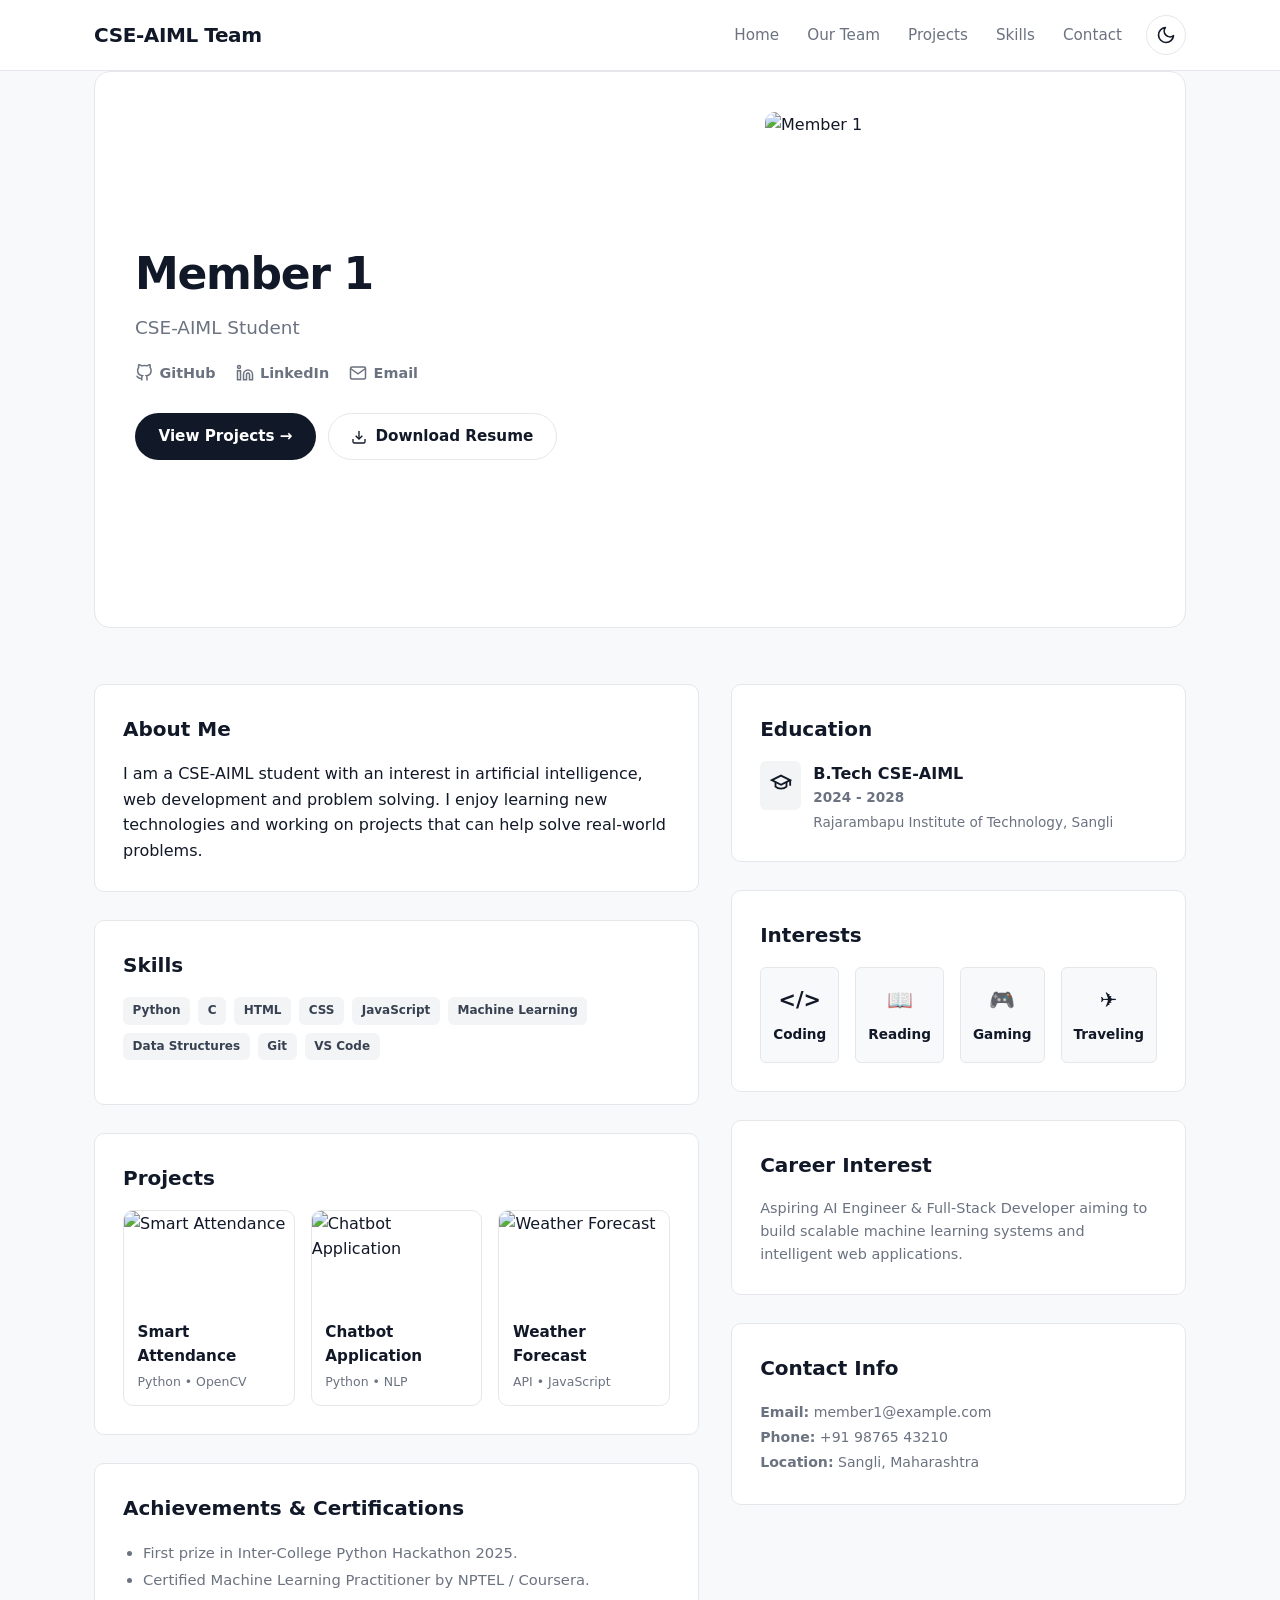
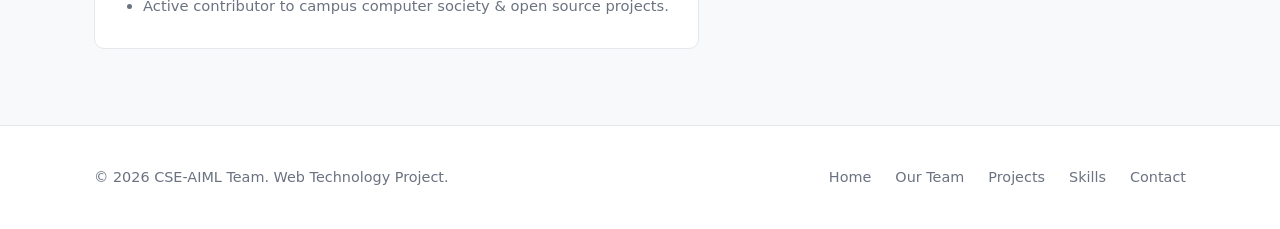
==== member1.html @ 573b2b10 "Demo Website made" ====
<!DOCTYPE html>
<html lang="en">
<head>
  <meta charset="UTF-8">
  <meta name="viewport" content="width=device-width, initial-scale=1.0">
  <title>CSE-AIML Team | Member 1 Portfolio</title>
  <link rel="stylesheet" href="css/style.css">
</head>
<body>

  <!-- Site Header / Navigation -->
  <header class="site-header">
    <div class="container header-inner">
      <a href="index.html" class="logo-link">CSE-AIML Team</a>
      <div class="nav-controls">
        <nav>
          <ul class="nav-menu" id="nav-menu">
            <li><a href="index.html" class="nav-link">Home</a></li>
            <li><a href="team.html" class="nav-link">Our Team</a></li>
            <li><a href="projects.html" class="nav-link">Projects</a></li>
            <li><a href="skills.html" class="nav-link">Skills</a></li>
            <li><a href="contact.html" class="nav-link">Contact</a></li>
          </ul>
        </nav>
        <button class="theme-btn" id="theme-toggle" aria-label="Toggle Theme"></button>
        <button class="hamburger" id="hamburger" aria-label="Toggle Navigation">
          <svg viewBox="0 0 24 24" fill="none" stroke="currentColor" stroke-width="2" stroke-linecap="round" stroke-linejoin="round">
            <line x1="3" y1="12" x2="21" y2="12"></line>
            <line x1="3" y1="6" x2="21" y2="6"></line>
            <line x1="3" y1="18" x2="21" y2="18"></line>
          </svg>
        </button>
      </div>
    </div>
  </header>

  <main class="container">
    <!-- Member Hero Section -->
    <section class="member-hero">
      <div class="member-hero-info">
        <h1>Member 1</h1>
        <p class="member-sub">CSE-AIML Student</p>

        <div class="social-links-bar">
          <a href="https://github.com" target="_blank" rel="noopener" class="social-link">
            <svg width="18" height="18" viewBox="0 0 24 24" fill="none" stroke="currentColor" stroke-width="2"><path d="M9 19c-5 1.5-5-2.5-7-3m14 6v-3.87a3.37 3.37 0 0 0-.94-2.61c3.14-.35 6.44-1.54 6.44-7A5.44 5.44 0 0 0 20 4.77 5.07 5.07 0 0 0 19.91 1S18.73.65 16 2.48a13.38 13.38 0 0 0-7 0C6.27.65 5.09 1 5.09 1A5.07 5.07 0 0 0 5 4.77a5.44 5.44 0 0 0-1.5 3.78c0 5.42 3.3 6.61 6.44 7A3.37 3.37 0 0 0 9 18.13V22"></path></svg>
            GitHub
          </a>
          <a href="https://linkedin.com" target="_blank" rel="noopener" class="social-link">
            <svg width="18" height="18" viewBox="0 0 24 24" fill="none" stroke="currentColor" stroke-width="2"><path d="M16 8a6 6 0 0 1 6 6v7h-4v-7a2 2 0 0 0-2-2 2 2 0 0 0-2 2v7h-4v-7a6 6 0 0 1 6-6z"></path><rect x="2" y="9" width="4" height="12"></rect><circle cx="4" cy="4" r="2"></circle></svg>
            LinkedIn
          </a>
          <a href="mailto:member1@example.com" class="social-link">
            <svg width="18" height="18" viewBox="0 0 24 24" fill="none" stroke="currentColor" stroke-width="2"><path d="M4 4h16c1.1 0 2 .9 2 2v12c0 1.1-.9 2-2 2H4c-1.1 0-2-.9-2-2V6c0-1.1.9-2 2-2z"></path><polyline points="22,6 12,13 2,6"></polyline></svg>
            Email
          </a>
        </div>

        <div class="member-actions">
          <a href="#member-projects" class="btn btn-primary">View Projects &rarr;</a>
          <a href="#" class="btn btn-secondary">
            <svg width="16" height="16" viewBox="0 0 24 24" fill="none" stroke="currentColor" stroke-width="2"><path d="M21 15v4a2 2 0 0 1-2 2H5a2 2 0 0 1-2-2v-4"></path><polyline points="7 10 12 15 17 10"></polyline><line x1="12" y1="15" x2="12" y2="3"></line></svg>
            Download Resume
          </a>
        </div>
      </div>

      <div class="member-photo-frame">
        <img src="https://images.unsplash.com/photo-1539571696357-5a69c17a67c6?q=80&w=600&auto=format&fit=crop" alt="Member 1">
      </div>
    </section>

    <!-- Main Member Grid -->
    <div class="member-grid">
      <!-- Left Column -->
      <div class="member-left-col">
        <!-- About Me -->
        <div class="content-block">
          <h3>About Me</h3>
          <p>
            I am a CSE-AIML student with an interest in artificial intelligence, web development and problem solving. I enjoy learning new technologies and working on projects that can help solve real-world problems.
          </p>
        </div>

        <!-- Skills -->
        <div class="content-block">
          <h3>Skills</h3>
          <div class="tag-list" style="gap: 0.5rem;">
            <span class="tag">Python</span>
            <span class="tag">C</span>
            <span class="tag">HTML</span>
            <span class="tag">CSS</span>
            <span class="tag">JavaScript</span>
            <span class="tag">Machine Learning</span>
            <span class="tag">Data Structures</span>
            <span class="tag">Git</span>
            <span class="tag">VS Code</span>
          </div>
        </div>

        <!-- Projects -->
        <div class="content-block" id="member-projects">
          <h3>Projects</h3>
          <div class="projects-grid" style="grid-template-columns: repeat(3, 1fr); gap: 1rem;">
            <div class="project-card">
              <div class="project-thumb">
                <img src="https://images.unsplash.com/photo-1517694712202-14dd9538aa97?q=80&w=800&auto=format&fit=crop" alt="Smart Attendance">
              </div>
              <div class="project-info" style="padding: 0.85rem;">
                <h4 style="font-size: 0.95rem; font-weight: 700;">Smart Attendance</h4>
                <p style="font-size: 0.78rem; color: var(--text-muted); margin-top: 0.2rem;">Python &bull; OpenCV</p>
              </div>
            </div>

            <div class="project-card">
              <div class="project-thumb">
                <img src="https://images.unsplash.com/photo-1531746790731-6c087fecd65a?q=80&w=800&auto=format&fit=crop" alt="Chatbot Application">
              </div>
              <div class="project-info" style="padding: 0.85rem;">
                <h4 style="font-size: 0.95rem; font-weight: 700;">Chatbot Application</h4>
                <p style="font-size: 0.78rem; color: var(--text-muted); margin-top: 0.2rem;">Python &bull; NLP</p>
              </div>
            </div>

            <div class="project-card">
              <div class="project-thumb">
                <img src="https://images.unsplash.com/photo-1551288049-bebda4e38f71?q=80&w=800&auto=format&fit=crop" alt="Weather Forecast">
              </div>
              <div class="project-info" style="padding: 0.85rem;">
                <h4 style="font-size: 0.95rem; font-weight: 700;">Weather Forecast</h4>
                <p style="font-size: 0.78rem; color: var(--text-muted); margin-top: 0.2rem;">API &bull; JavaScript</p>
              </div>
            </div>
          </div>
        </div>

        <!-- Achievements -->
        <div class="content-block">
          <h3>Achievements & Certifications</h3>
          <ul style="padding-left: 1.25rem; color: var(--text-muted); font-size: 0.92rem; line-height: 1.8;">
            <li>First prize in Inter-College Python Hackathon 2025.</li>
            <li>Certified Machine Learning Practitioner by NPTEL / Coursera.</li>
            <li>Active contributor to campus computer society & open source projects.</li>
          </ul>
        </div>
      </div>

      <!-- Right Column -->
      <div class="member-right-col">
        <!-- Education -->
        <div class="content-block">
          <h3>Education</h3>
          <div style="display: flex; gap: 0.75rem; align-items: flex-start;">
            <div style="background-color: var(--tag-bg); padding: 0.6rem; border-radius: var(--radius-sm); color: var(--text-main);">
              <svg width="22" height="22" viewBox="0 0 24 24" fill="none" stroke="currentColor" stroke-width="2"><path d="M22 10v6M2 10l10-5 10 5-10 5z"></path><path d="M6 12v5c3 3 9 3 12 0v-5"></path></svg>
            </div>
            <div>
              <h4 style="font-size: 1rem; font-weight: 700;">B.Tech CSE-AIML</h4>
              <p style="font-size: 0.85rem; color: var(--text-muted); font-weight: 600;">2024 - 2028</p>
              <p style="font-size: 0.85rem; color: var(--text-muted); margin-top: 0.2rem;">Rajarambapu Institute of Technology, Sangli</p>
            </div>
          </div>
        </div>

        <!-- Interests -->
        <div class="content-block">
          <h3>Interests</h3>
          <div class="interests-grid">
            <div class="interest-item">
              <span class="interest-icon">&lt;/&gt;</span>
              <span>Coding</span>
            </div>
            <div class="interest-item">
              <span class="interest-icon">&#128214;</span>
              <span>Reading</span>
            </div>
            <div class="interest-item">
              <span class="interest-icon">&#127918;</span>
              <span>Gaming</span>
            </div>
            <div class="interest-item">
              <span class="interest-icon">&#9992;</span>
              <span>Traveling</span>
            </div>
          </div>
        </div>

        <!-- Career Interest -->
        <div class="content-block">
          <h3>Career Interest</h3>
          <p style="font-size: 0.9rem; color: var(--text-muted); line-height: 1.6;">
            Aspiring AI Engineer & Full-Stack Developer aiming to build scalable machine learning systems and intelligent web applications.
          </p>
        </div>

        <!-- Contact Info -->
        <div class="content-block">
          <h3>Contact Info</h3>
          <div style="font-size: 0.88rem; color: var(--text-muted); line-height: 1.8;">
            <p><strong>Email:</strong> member1@example.com</p>
            <p><strong>Phone:</strong> +91 98765 43210</p>
            <p><strong>Location:</strong> Sangli, Maharashtra</p>
          </div>
        </div>
      </div>
    </div>
  </main>

  <footer class="site-footer">
    <div class="container footer-inner">
      <p>&copy; 2026 CSE-AIML Team. Web Technology Project.</p>
      <ul class="footer-nav">
        <li><a href="index.html" class="footer-link">Home</a></li>
        <li><a href="team.html" class="footer-link">Our Team</a></li>
        <li><a href="projects.html" class="footer-link">Projects</a></li>
        <li><a href="skills.html" class="footer-link">Skills</a></li>
        <li><a href="contact.html" class="footer-link">Contact</a></li>
      </ul>
    </div>
  </footer>

  <script src="js/script.js"></script>
</body>
</html>
---- css/style.css ----
/* ==========================================
   CSE-AIML Team Portfolio - Stylesheet
   Clean, modern, light/dark theme CSS
   ========================================== */

:root {
  /* Light Theme Color Palette */
  --bg-color: #f8f9fa;
  --card-bg: #ffffff;
  --text-main: #111827;
  --text-muted: #6b7280;
  --border-color: #e5e7eb;
  --border-hover: #d1d5db;
  --primary: #111827;
  --primary-hover: #1f2937;
  --primary-text: #ffffff;
  --tag-bg: #f3f4f6;
  --tag-text: #374151;
  --hero-overlay: rgba(17, 24, 39, 0.7);
  --shadow-sm: 0 1px 3px rgba(0,0,0,0.05);
  --shadow-md: 0 4px 6px -1px rgba(0,0,0,0.06), 0 2px 4px -1px rgba(0,0,0,0.04);
  --shadow-hover: 0 10px 15px -3px rgba(0,0,0,0.08);
  --radius-sm: 6px;
  --radius-md: 10px;
  --radius-lg: 16px;
  --radius-pill: 9999px;
  --transition-fast: 0.2s ease;
  --font-family: system-ui, -apple-system, BlinkMacSystemFont, 'Segoe UI', Roboto, Oxygen, Ubuntu, Cantarell, 'Open Sans', 'Helvetica Neue', sans-serif;
}

[data-theme="dark"] {
  /* Dark Theme Color Palette */
  --bg-color: #0b0f19;
  --card-bg: #151c2c;
  --text-main: #f9fafb;
  --text-muted: #9ca3af;
  --border-color: #27354a;
  --border-hover: #3b4d68;
  --primary: #ffffff;
  --primary-hover: #e5e7eb;
  --primary-text: #111827;
  --tag-bg: #1e293b;
  --tag-text: #cbd5e1;
  --hero-overlay: rgba(11, 15, 25, 0.8);
  --shadow-sm: 0 1px 3px rgba(0,0,0,0.3);
  --shadow-md: 0 4px 6px rgba(0,0,0,0.4);
  --shadow-hover: 0 10px 15px rgba(0,0,0,0.5);
}

/* Reset & Base Styles */
*, *::before, *::after {
  box-sizing: border-box;
  margin: 0;
  padding: 0;
}

html {
  scroll-behavior: smooth;
}

body {
  font-family: var(--font-family);
  background-color: var(--bg-color);
  color: var(--text-main);
  line-height: 1.6;
  transition: background-color var(--transition-fast), color var(--transition-fast);
  min-height: 100vh;
  display: flex;
  flex-direction: column;
}

a {
  color: inherit;
  text-decoration: none;
}

img {
  max-width: 100%;
  height: auto;
  display: block;
}

button, input, textarea, select {
  font-family: inherit;
  font-size: inherit;
}

/* Layout Utilities */
.container {
  width: 100%;
  max-width: 1140px;
  margin: 0 auto;
  padding: 0 1.5rem;
}

main {
  flex: 1;
  padding: 2.5rem 0 4rem 0;
}

/* Header & Navigation */
.site-header {
  background-color: var(--card-bg);
  border-bottom: 1px solid var(--border-color);
  position: sticky;
  top: 0;
  z-index: 1000;
  transition: background-color var(--transition-fast), border-color var(--transition-fast);
}

.header-inner {
  display: flex;
  align-items: center;
  justify-content: space-between;
  height: 70px;
}

.logo-link {
  font-size: 1.25rem;
  font-weight: 700;
  letter-spacing: -0.02em;
  color: var(--text-main);
  display: flex;
  align-items: center;
  gap: 0.5rem;
}

.nav-controls {
  display: flex;
  align-items: center;
  gap: 1.5rem;
}

.nav-menu {
  display: flex;
  align-items: center;
  gap: 1.75rem;
  list-style: none;
}

.nav-link {
  font-size: 0.95rem;
  font-weight: 500;
  color: var(--text-muted);
  transition: color var(--transition-fast);
  position: relative;
  padding: 0.4rem 0;
}

.nav-link:hover, .nav-link.active {
  color: var(--text-main);
}

.nav-link.active::after {
  content: '';
  position: absolute;
  bottom: 0;
  left: 0;
  width: 100%;
  height: 2px;
  background-color: var(--text-main);
  border-radius: var(--radius-pill);
}

/* Theme Toggle Button */
.theme-btn {
  background: transparent;
  border: 1px solid var(--border-color);
  border-radius: var(--radius-pill);
  width: 40px;
  height: 40px;
  display: flex;
  align-items: center;
  justify-content: center;
  cursor: pointer;
  color: var(--text-main);
  transition: all var(--transition-fast);
}

.theme-btn:hover {
  border-color: var(--border-hover);
  background-color: var(--tag-bg);
}

/* Mobile Nav Toggle */
.hamburger {
  display: none;
  background: none;
  border: none;
  cursor: pointer;
  padding: 0.5rem;
  color: var(--text-main);
}

.hamburger svg {
  width: 24px;
  height: 24px;
}

/* Section Headings */
.page-header {
  text-align: center;
  margin-bottom: 3rem;
}

.page-title {
  font-size: 2.5rem;
  font-weight: 800;
  letter-spacing: -0.03em;
  color: var(--text-main);
  margin-bottom: 0.75rem;
}

.page-subtitle {
  font-size: 1.05rem;
  color: var(--text-muted);
  max-width: 680px;
  margin: 0 auto;
}

.section-title {
  font-size: 1.75rem;
  font-weight: 700;
  letter-spacing: -0.02em;
  margin-bottom: 1.5rem;
}

/* Buttons */
.btn {
  display: inline-flex;
  align-items: center;
  justify-content: center;
  gap: 0.5rem;
  padding: 0.65rem 1.4rem;
  font-weight: 600;
  font-size: 0.95rem;
  border-radius: var(--radius-pill);
  transition: all var(--transition-fast);
  cursor: pointer;
  border: 1px solid transparent;
}

.btn-primary {
  background-color: var(--primary);
  color: var(--primary-text);
}

.btn-primary:hover {
  background-color: var(--primary-hover);
}

.btn-secondary {
  background-color: transparent;
  border-color: var(--border-color);
  color: var(--text-main);
}

.btn-secondary:hover {
  border-color: var(--text-main);
  background-color: var(--tag-bg);
}

.btn-sm {
  padding: 0.45rem 1rem;
  font-size: 0.85rem;
}

/* HOME PAGE STYLES */
/* Hero Banner Card */
.hero-card {
  position: relative;
  border-radius: var(--radius-lg);
  overflow: hidden;
  margin-bottom: 3.5rem;
  min-height: 420px;
  display: flex;
  align-items: flex-end;
  background-size: cover;
  background-position: center;
  border: 1px solid var(--border-color);
  box-shadow: var(--shadow-md);
}

.hero-overlay {
  position: absolute;
  inset: 0;
  background: linear-gradient(180deg, rgba(15,23,42,0.3) 0%, rgba(15,23,42,0.85) 100%);
}

.hero-content {
  position: relative;
  z-index: 2;
  padding: 3rem 2.5rem;
  color: #ffffff;
  max-width: 650px;
}

.hero-tag {
  text-transform: uppercase;
  font-size: 0.85rem;
  font-weight: 700;
  letter-spacing: 0.1em;
  opacity: 0.9;
  margin-bottom: 0.5rem;
  display: block;
}

.hero-title {
  font-size: 3rem;
  font-weight: 800;
  line-height: 1.1;
  margin-bottom: 0.4rem;
  letter-spacing: -0.03em;
}

.hero-subtitle {
  font-size: 1.3rem;
  font-weight: 500;
  opacity: 0.95;
  margin-bottom: 1rem;
}

.hero-description {
  font-size: 1rem;
  line-height: 1.5;
  opacity: 0.85;
  margin-bottom: 1.75rem;
}

/* Member Cards Grid (Home & Team pages) */
.team-grid-5 {
  display: grid;
  grid-template-columns: repeat(5, 1fr);
  gap: 1.25rem;
  margin-bottom: 3.5rem;
}

.member-card-minimal {
  background-color: var(--card-bg);
  border: 1px solid var(--border-color);
  border-radius: var(--radius-md);
  padding: 1rem;
  text-align: center;
  transition: all var(--transition-fast);
}

.member-card-minimal:hover {
  transform: translateY(-3px);
  border-color: var(--border-hover);
  box-shadow: var(--shadow-hover);
}

.member-card-minimal .avatar-wrap {
  width: 100%;
  aspect-ratio: 1 / 1;
  border-radius: var(--radius-sm);
  overflow: hidden;
  margin-bottom: 0.85rem;
}

.member-card-minimal .avatar-wrap img {
  width: 100%;
  height: 100%;
  object-fit: cover;
}

.member-card-minimal h3 {
  font-size: 1.05rem;
  font-weight: 700;
  margin-bottom: 0.2rem;
}

.member-card-minimal p {
  font-size: 0.85rem;
  color: var(--text-muted);
}

/* Detailed Team Cards (Our Team Page) */
.team-grid-detailed {
  display: grid;
  grid-template-columns: repeat(3, 1fr);
  gap: 1.75rem;
  margin-bottom: 2rem;
}

.team-grid-detailed.bottom-row {
  grid-template-columns: repeat(2, 1fr);
  max-width: 760px;
  margin: 0 auto 3.5rem auto;
}

.team-card {
  background-color: var(--card-bg);
  border: 1px solid var(--border-color);
  border-radius: var(--radius-md);
  padding: 1.25rem;
  display: flex;
  flex-direction: column;
  transition: all var(--transition-fast);
}

.team-card:hover {
  border-color: var(--border-hover);
  box-shadow: var(--shadow-hover);
  transform: translateY(-2px);
}

.team-card-image {
  width: 100%;
  aspect-ratio: 4 / 3;
  border-radius: var(--radius-sm);
  overflow: hidden;
  margin-bottom: 1rem;
}

.team-card-image img {
  width: 100%;
  height: 100%;
  object-fit: cover;
}

.team-card-body {
  display: flex;
  flex-direction: column;
  flex: 1;
}

.team-card-name {
  font-size: 1.2rem;
  font-weight: 700;
  margin-bottom: 0.15rem;
}

.team-card-role {
  font-size: 0.85rem;
  color: var(--text-muted);
  margin-bottom: 0.85rem;
}

.tag-list {
  display: flex;
  flex-wrap: wrap;
  gap: 0.4rem;
  margin-bottom: 1rem;
}

.tag {
  background-color: var(--tag-bg);
  color: var(--tag-text);
  font-size: 0.75rem;
  font-weight: 600;
  padding: 0.25rem 0.6rem;
  border-radius: var(--radius-sm);
}

.team-card-desc {
  font-size: 0.9rem;
  color: var(--text-muted);
  margin-bottom: 1.25rem;
  flex: 1;
}

/* Banner / Wide Section Statement */
.team-statement-banner {
  background-color: var(--card-bg);
  border: 1px solid var(--border-color);
  border-radius: var(--radius-md);
  padding: 2.5rem 2rem;
  text-align: center;
  margin-top: 3rem;
}

.team-statement-banner h3 {
  font-size: 1.4rem;
  font-weight: 700;
  margin-bottom: 0.5rem;
}

.team-statement-banner p {
  color: var(--text-muted);
  max-width: 650px;
  margin: 0 auto;
  font-size: 0.95rem;
}

/* Featured & Project Cards */
.projects-grid {
  display: grid;
  grid-template-columns: repeat(3, 1fr);
  gap: 1.5rem;
}

.project-card {
  background-color: var(--card-bg);
  border: 1px solid var(--border-color);
  border-radius: var(--radius-md);
  overflow: hidden;
  display: flex;
  flex-direction: column;
  transition: all var(--transition-fast);
}

.project-card:hover {
  border-color: var(--border-hover);
  box-shadow: var(--shadow-hover);
  transform: translateY(-2px);
}

.project-thumb {
  width: 100%;
  aspect-ratio: 16 / 9;
  overflow: hidden;
}

.project-thumb img {
  width: 100%;
  height: 100%;
  object-fit: cover;
  transition: transform 0.3s ease;
}

.project-card:hover .project-thumb img {
  transform: scale(1.03);
}

.project-info {
  padding: 1.25rem;
  display: flex;
  flex-direction: column;
  flex: 1;
}

.project-header {
  display: flex;
  align-items: flex-start;
  justify-content: space-between;
  margin-bottom: 0.4rem;
}

.project-title {
  font-size: 1.15rem;
  font-weight: 700;
}

.project-link-icon {
  color: var(--text-muted);
  font-size: 1.1rem;
}

.project-desc {
  font-size: 0.88rem;
  color: var(--text-muted);
  margin-bottom: 1rem;
  flex: 1;
}

.project-footer {
  display: flex;
  align-items: center;
  justify-content: space-between;
  margin-top: auto;
  padding-top: 0.75rem;
  border-top: 1px solid var(--border-color);
}

.project-actions {
  display: flex;
  gap: 0.5rem;
  width: 100%;
}

.project-actions .btn {
  flex: 1;
  text-align: center;
}

/* INDIVIDUAL MEMBER PAGE STYLES */
.member-hero {
  display: grid;
  grid-template-columns: 1fr 380px;
  gap: 3rem;
  align-items: center;
  margin-bottom: 3.5rem;
  background-color: var(--card-bg);
  border: 1px solid var(--border-color);
  border-radius: var(--radius-lg);
  padding: 2.5rem;
}

.member-hero-info .member-tag {
  font-size: 0.85rem;
  font-weight: 700;
  text-transform: uppercase;
  letter-spacing: 0.08em;
  color: var(--text-muted);
  margin-bottom: 0.5rem;
  display: block;
}

.member-hero-info h1 {
  font-size: 2.75rem;
  font-weight: 800;
  letter-spacing: -0.03em;
  margin-bottom: 0.2rem;
}

.member-hero-info .member-sub {
  font-size: 1.15rem;
  color: var(--text-muted);
  margin-bottom: 1.25rem;
}

.social-links-bar {
  display: flex;
  align-items: center;
  gap: 1.25rem;
  margin-bottom: 1.75rem;
}

.social-link {
  display: inline-flex;
  align-items: center;
  gap: 0.4rem;
  font-size: 0.9rem;
  font-weight: 600;
  color: var(--text-muted);
  transition: color var(--transition-fast);
}

.social-link:hover {
  color: var(--text-main);
}

.member-actions {
  display: flex;
  flex-wrap: wrap;
  gap: 0.75rem;
}

.member-photo-frame {
  width: 100%;
  aspect-ratio: 4 / 5;
  border-radius: var(--radius-md);
  overflow: hidden;
}

.member-photo-frame img {
  width: 100%;
  height: 100%;
  object-fit: cover;
}

/* Member Content Grid */
.member-grid {
  display: grid;
  grid-template-columns: 2fr 1fr;
  gap: 2rem;
  margin-bottom: 3rem;
}

.content-block {
  background-color: var(--card-bg);
  border: 1px solid var(--border-color);
  border-radius: var(--radius-md);
  padding: 1.75rem;
  margin-bottom: 1.75rem;
}

.content-block h3 {
  font-size: 1.25rem;
  font-weight: 700;
  margin-bottom: 1rem;
  display: flex;
  align-items: center;
  gap: 0.5rem;
}

.interests-grid {
  display: grid;
  grid-template-columns: repeat(4, 1fr);
  gap: 1rem;
}

.interest-item {
  background-color: var(--bg-color);
  border: 1px solid var(--border-color);
  border-radius: var(--radius-sm);
  padding: 1rem 0.75rem;
  text-align: center;
  display: flex;
  flex-direction: column;
  align-items: center;
  gap: 0.4rem;
  font-size: 0.85rem;
  font-weight: 600;
}

.interest-icon {
  font-size: 1.3rem;
}

/* PROJECTS PAGE STYLES */
.filter-container {
  display: flex;
  justify-content: center;
  gap: 0.5rem;
  margin-bottom: 2.5rem;
  flex-wrap: wrap;
}

.filter-btn {
  background-color: var(--card-bg);
  border: 1px solid var(--border-color);
  color: var(--text-muted);
  padding: 0.5rem 1.25rem;
  border-radius: var(--radius-pill);
  font-weight: 600;
  font-size: 0.9rem;
  cursor: pointer;
  transition: all var(--transition-fast);
}

.filter-btn:hover {
  border-color: var(--border-hover);
  color: var(--text-main);
}

.filter-btn.active {
  background-color: var(--primary);
  color: var(--primary-text);
  border-color: var(--primary);
}

/* SKILLS PAGE STYLES */
.skills-category-group {
  margin-bottom: 3rem;
}

.category-title {
  font-size: 1.3rem;
  font-weight: 700;
  margin-bottom: 1.25rem;
  display: flex;
  align-items: center;
  gap: 0.6rem;
}

.skills-cards-grid {
  display: grid;
  grid-template-columns: repeat(4, 1fr);
  gap: 1.25rem;
}

.skill-card {
  background-color: var(--card-bg);
  border: 1px solid var(--border-color);
  border-radius: var(--radius-md);
  padding: 1.25rem;
  display: flex;
  align-items: center;
  gap: 1rem;
  transition: all var(--transition-fast);
}

.skill-card:hover {
  border-color: var(--border-hover);
  transform: translateY(-2px);
  box-shadow: var(--shadow-sm);
}

.skill-icon-wrap {
  width: 44px;
  height: 44px;
  border-radius: var(--radius-sm);
  background-color: var(--tag-bg);
  display: flex;
  align-items: center;
  justify-content: center;
  font-size: 1.4rem;
  flex-shrink: 0;
}

.skill-name {
  font-weight: 700;
  font-size: 1rem;
}

/* Team Expertise Progress Bars */
.expertise-section {
  background-color: var(--card-bg);
  border: 1px solid var(--border-color);
  border-radius: var(--radius-md);
  padding: 2rem;
  margin-top: 3rem;
}

.expertise-item {
  margin-bottom: 1.25rem;
}

.expertise-item:last-child {
  margin-bottom: 0;
}

.expertise-header {
  display: flex;
  justify-content: space-between;
  margin-bottom: 0.4rem;
  font-weight: 600;
  font-size: 0.95rem;
}

.progress-bar-bg {
  width: 100%;
  height: 8px;
  background-color: var(--tag-bg);
  border-radius: var(--radius-pill);
  overflow: hidden;
}

.progress-bar-fill {
  height: 100%;
  background-color: var(--primary);
  border-radius: var(--radius-pill);
  transition: width 1s ease-in-out;
}

/* CONTACT PAGE STYLES */
.contact-layout {
  display: grid;
  grid-template-columns: 1fr 1.5fr;
  gap: 2.5rem;
  margin-bottom: 4rem;
}

.contact-info-list {
  display: flex;
  flex-direction: column;
  gap: 1.25rem;
}

.contact-info-card {
  background-color: var(--card-bg);
  border: 1px solid var(--border-color);
  border-radius: var(--radius-md);
  padding: 1.25rem 1.5rem;
  display: flex;
  align-items: center;
  gap: 1.25rem;
  transition: all var(--transition-fast);
}

.contact-info-card:hover {
  border-color: var(--border-hover);
}

.contact-icon {
  width: 46px;
  height: 46px;
  border-radius: 50%;
  background-color: var(--tag-bg);
  display: flex;
  align-items: center;
  justify-content: center;
  font-size: 1.2rem;
  color: var(--text-main);
}

.contact-detail-label {
  font-size: 0.8rem;
  text-transform: uppercase;
  letter-spacing: 0.05em;
  color: var(--text-muted);
  font-weight: 700;
}

.contact-detail-val {
  font-weight: 600;
  font-size: 0.95rem;
}

.contact-form-card {
  background-color: var(--card-bg);
  border: 1px solid var(--border-color);
  border-radius: var(--radius-md);
  padding: 2rem;
}

.form-group {
  margin-bottom: 1.25rem;
}

.form-label {
  display: block;
  font-size: 0.9rem;
  font-weight: 600;
  margin-bottom: 0.4rem;
}

.form-input, .form-select, .form-textarea {
  width: 100%;
  padding: 0.75rem 1rem;
  border: 1px solid var(--border-color);
  border-radius: var(--radius-sm);
  background-color: var(--bg-color);
  color: var(--text-main);
  outline: none;
  transition: border-color var(--transition-fast);
}

.form-input:focus, .form-select:focus, .form-textarea:focus {
  border-color: var(--text-main);
}

.form-textarea {
  resize: vertical;
  min-height: 120px;
}

.form-alert {
  padding: 0.85rem 1rem;
  border-radius: var(--radius-sm);
  font-size: 0.9rem;
  font-weight: 600;
  margin-bottom: 1.25rem;
  display: none;
}

.form-alert.success {
  display: block;
  background-color: #d1fae5;
  color: #065f46;
  border: 1px solid #a7f3d0;
}

[data-theme="dark"] .form-alert.success {
  background-color: #064e3b;
  color: #a7f3d0;
  border-color: #047857;
}

.form-alert.error {
  display: block;
  background-color: #fee2e2;
  color: #991b1b;
  border: 1px solid #fca5a5;
}

[data-theme="dark"] .form-alert.error {
  background-color: #7f1d1d;
  color: #fca5a5;
  border-color: #991b1b;
}

.contact-team-section {
  border-top: 1px solid var(--border-color);
  padding-top: 3rem;
}

/* Footer */
.site-footer {
  background-color: var(--card-bg);
  border-top: 1px solid var(--border-color);
  padding: 2.5rem 0;
  font-size: 0.9rem;
  color: var(--text-muted);
  transition: background-color var(--transition-fast), border-color var(--transition-fast);
}

.footer-inner {
  display: flex;
  align-items: center;
  justify-content: space-between;
}

.footer-nav {
  display: flex;
  gap: 1.5rem;
  list-style: none;
}

.footer-link {
  color: var(--text-muted);
  transition: color var(--transition-fast);
}

.footer-link:hover {
  color: var(--text-main);
}

/* RESPONSIVE DESIGN BREAKPOINTS */
@media (max-width: 992px) {
  .team-grid-5 {
    grid-template-columns: repeat(3, 1fr);
  }
  .team-grid-detailed {
    grid-template-columns: repeat(2, 1fr);
  }
  .projects-grid {
    grid-template-columns: repeat(2, 1fr);
  }
  .skills-cards-grid {
    grid-template-columns: repeat(3, 1fr);
  }
  .member-hero {
    grid-template-columns: 1fr;
  }
  .member-photo-frame {
    max-width: 320px;
    margin: 0 auto;
  }
  .member-grid {
    grid-template-columns: 1fr;
  }
}

@media (max-width: 768px) {
  .hamburger {
    display: block;
  }

  .nav-menu {
    position: absolute;
    top: 70px;
    left: 0;
    right: 0;
    background-color: var(--card-bg);
    border-bottom: 1px solid var(--border-color);
    flex-direction: column;
    padding: 1.5rem;
    gap: 1.25rem;
    display: none;
    box-shadow: var(--shadow-md);
  }

  .nav-menu.open {
    display: flex;
  }

  .hero-title {
    font-size: 2.25rem;
  }

  .team-grid-5 {
    grid-template-columns: repeat(2, 1fr);
  }

  .team-grid-detailed, .team-grid-detailed.bottom-row {
    grid-template-columns: 1fr;
  }

  .projects-grid {
    grid-template-columns: 1fr;
  }

  .skills-cards-grid {
    grid-template-columns: repeat(2, 1fr);
  }

  .contact-layout {
    grid-template-columns: 1fr;
  }

  .footer-inner {
    flex-direction: column;
    gap: 1rem;
    text-align: center;
  }
}

@media (max-width: 480px) {
  .team-grid-5 {
    grid-template-columns: 1fr;
  }

  .skills-cards-grid {
    grid-template-columns: 1fr;
  }

  .interests-grid {
    grid-template-columns: repeat(2, 1fr);
  }
}
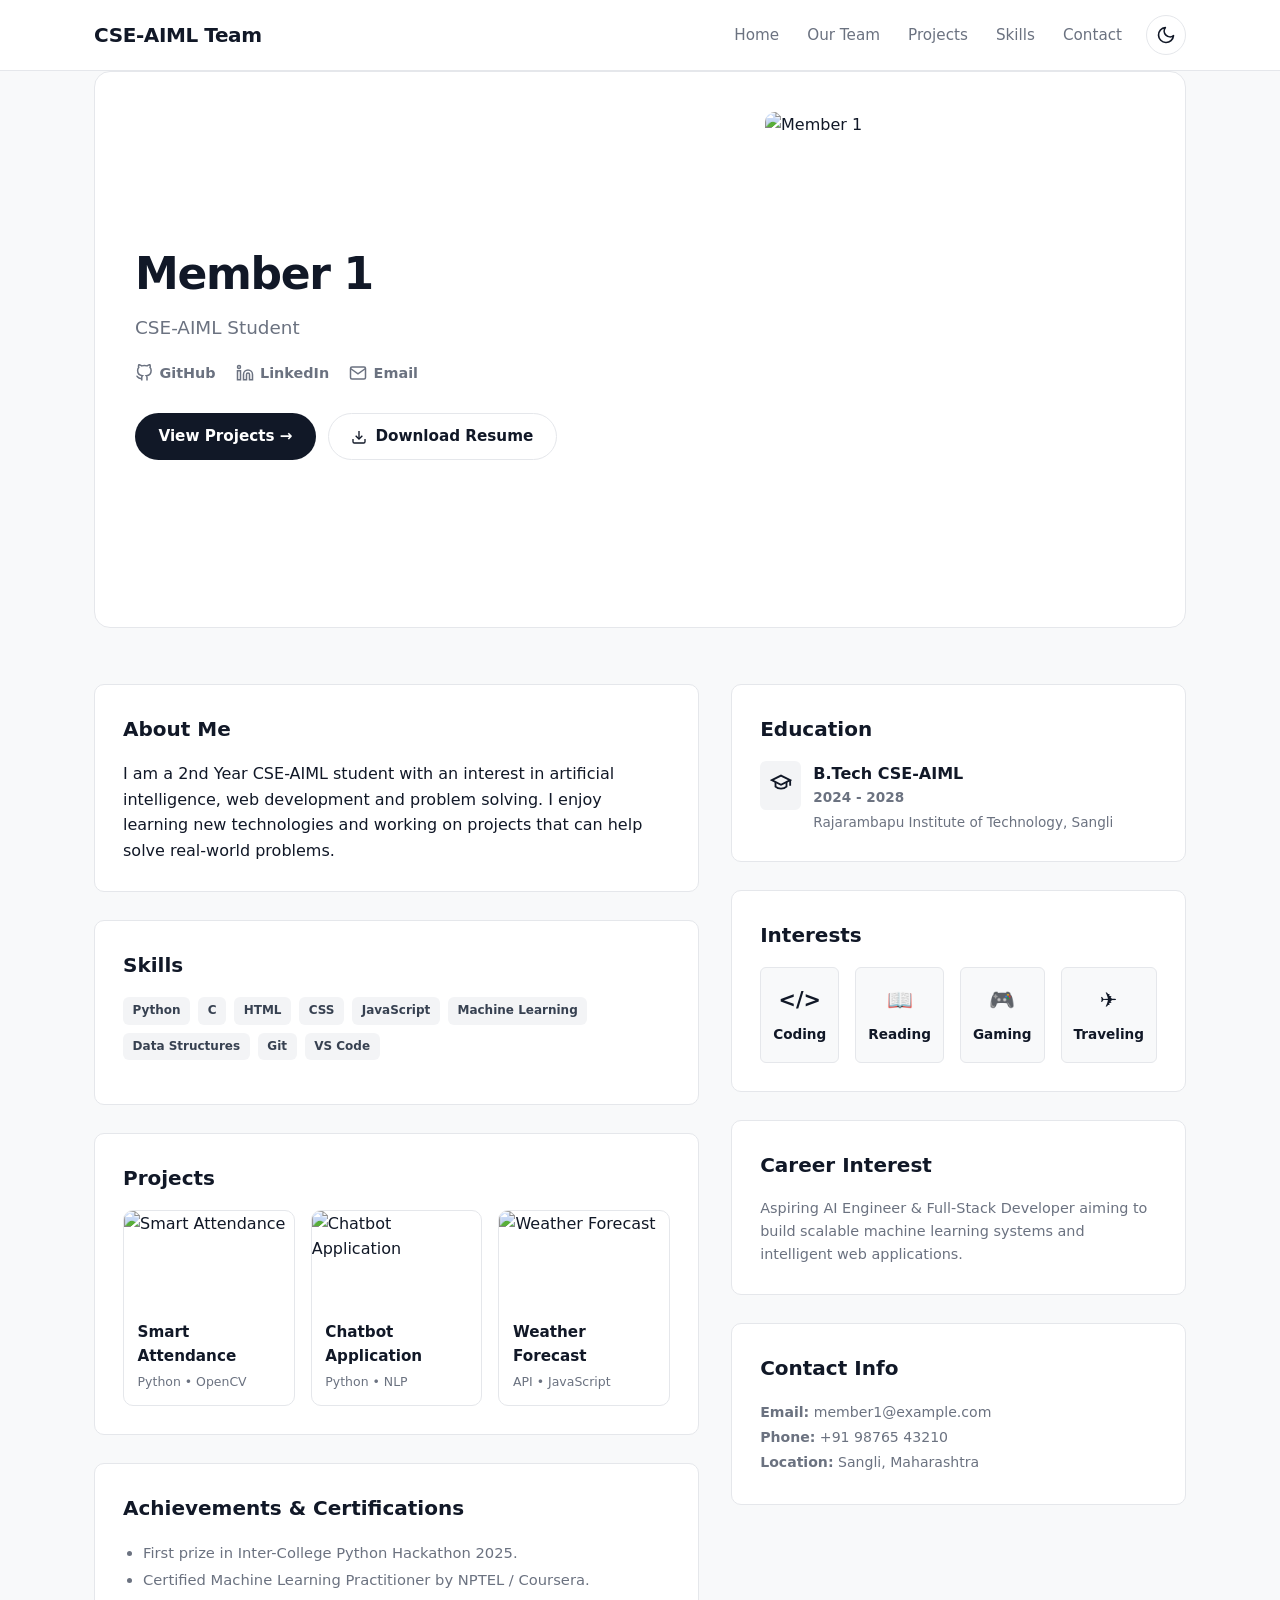
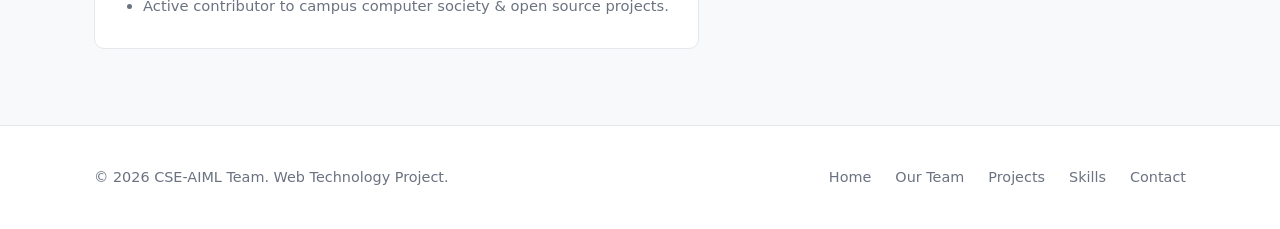
==== commit de9f22ea: "Update member1.html" ====
--- a/member1.html
+++ b/member1.html
@@ -78,7 +78,7 @@
         <div class="content-block">
           <h3>About Me</h3>
           <p>
-            I am a CSE-AIML student with an interest in artificial intelligence, web development and problem solving. I enjoy learning new technologies and working on projects that can help solve real-world problems.
+            I am a 2nd Year CSE-AIML student with an interest in artificial intelligence, web development and problem solving. I enjoy learning new technologies and working on projects that can help solve real-world problems.
           </p>
         </div>
 
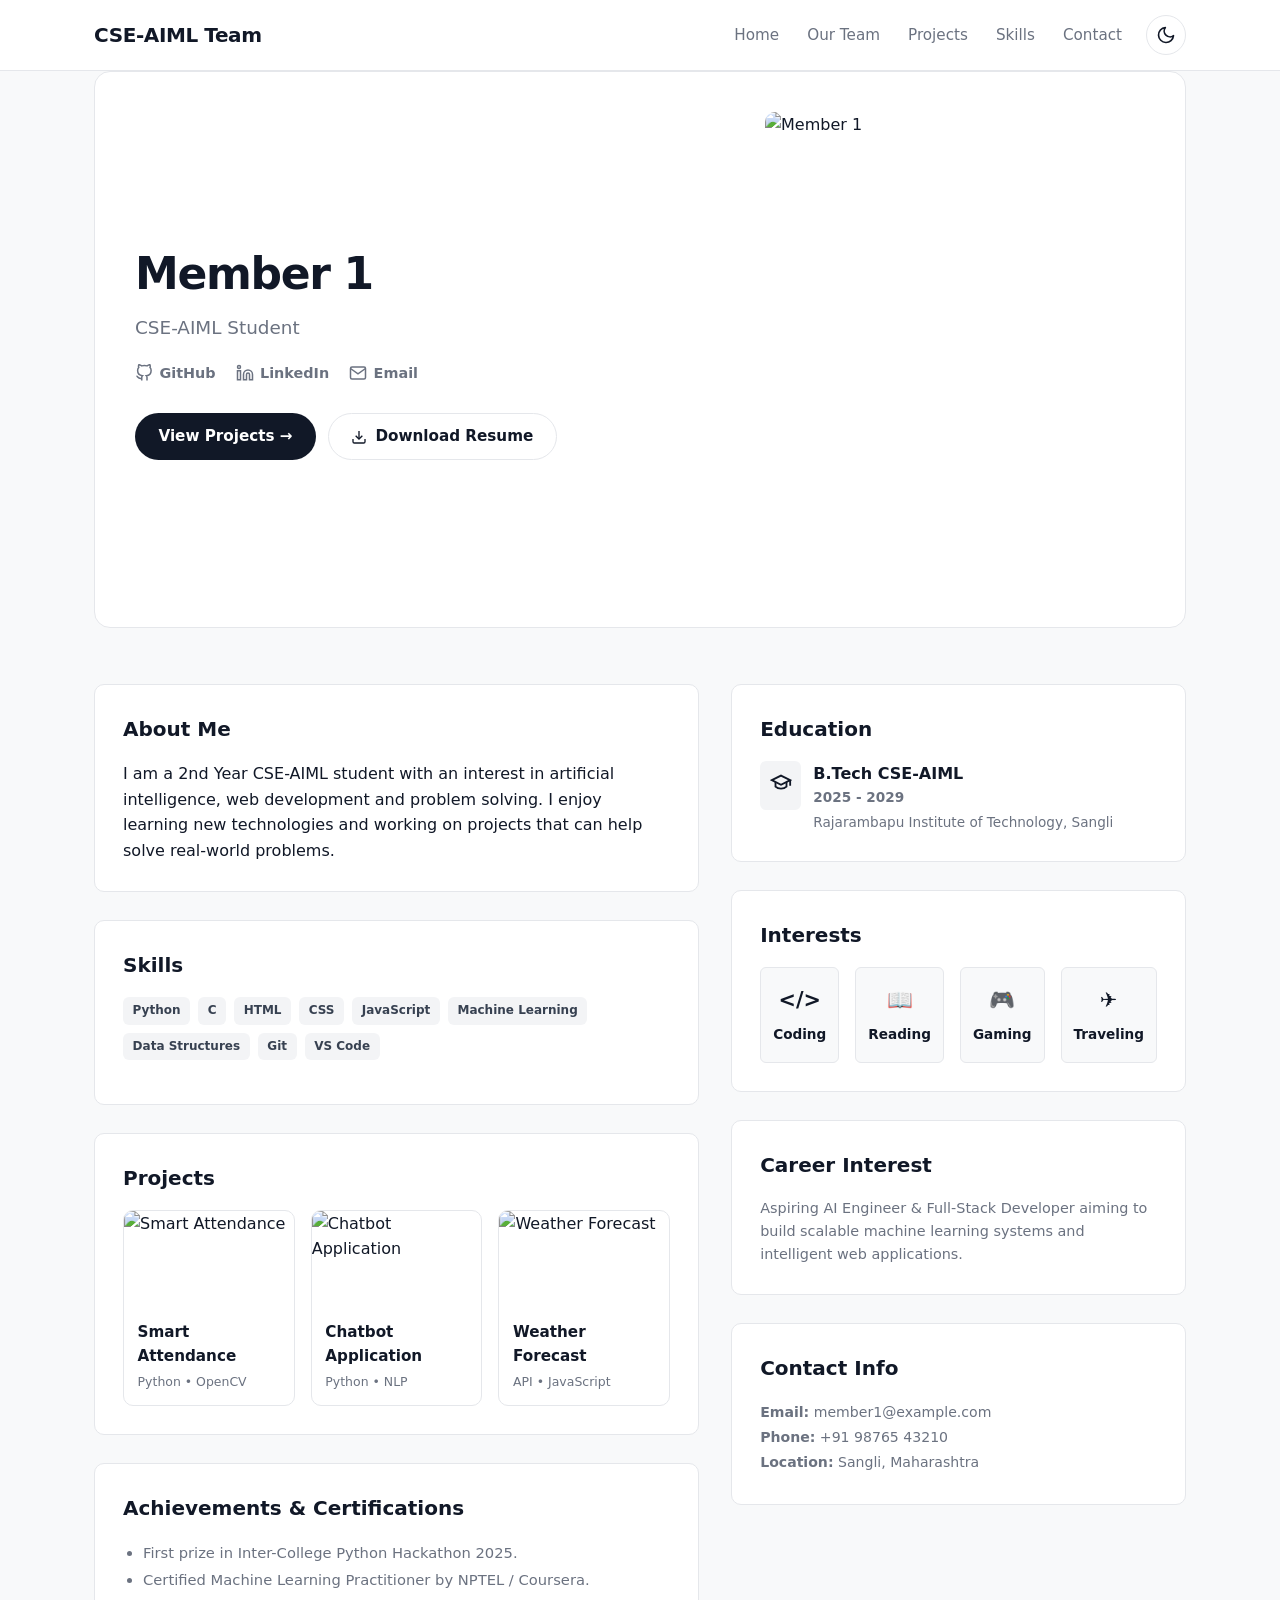
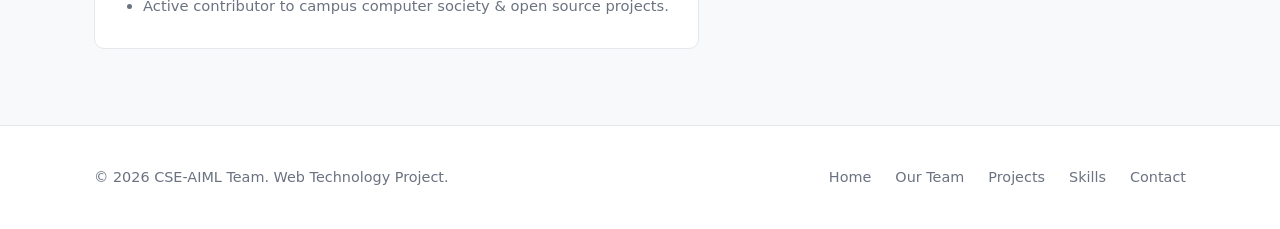
==== commit fffedc5d: "Update member1.html" ====
--- a/member1.html
+++ b/member1.html
@@ -156,7 +156,7 @@
             </div>
             <div>
               <h4 style="font-size: 1rem; font-weight: 700;">B.Tech CSE-AIML</h4>
-              <p style="font-size: 0.85rem; color: var(--text-muted); font-weight: 600;">2024 - 2028</p>
+              <p style="font-size: 0.85rem; color: var(--text-muted); font-weight: 600;">2025 - 2029</p>
               <p style="font-size: 0.85rem; color: var(--text-muted); margin-top: 0.2rem;">Rajarambapu Institute of Technology, Sangli</p>
             </div>
           </div>
